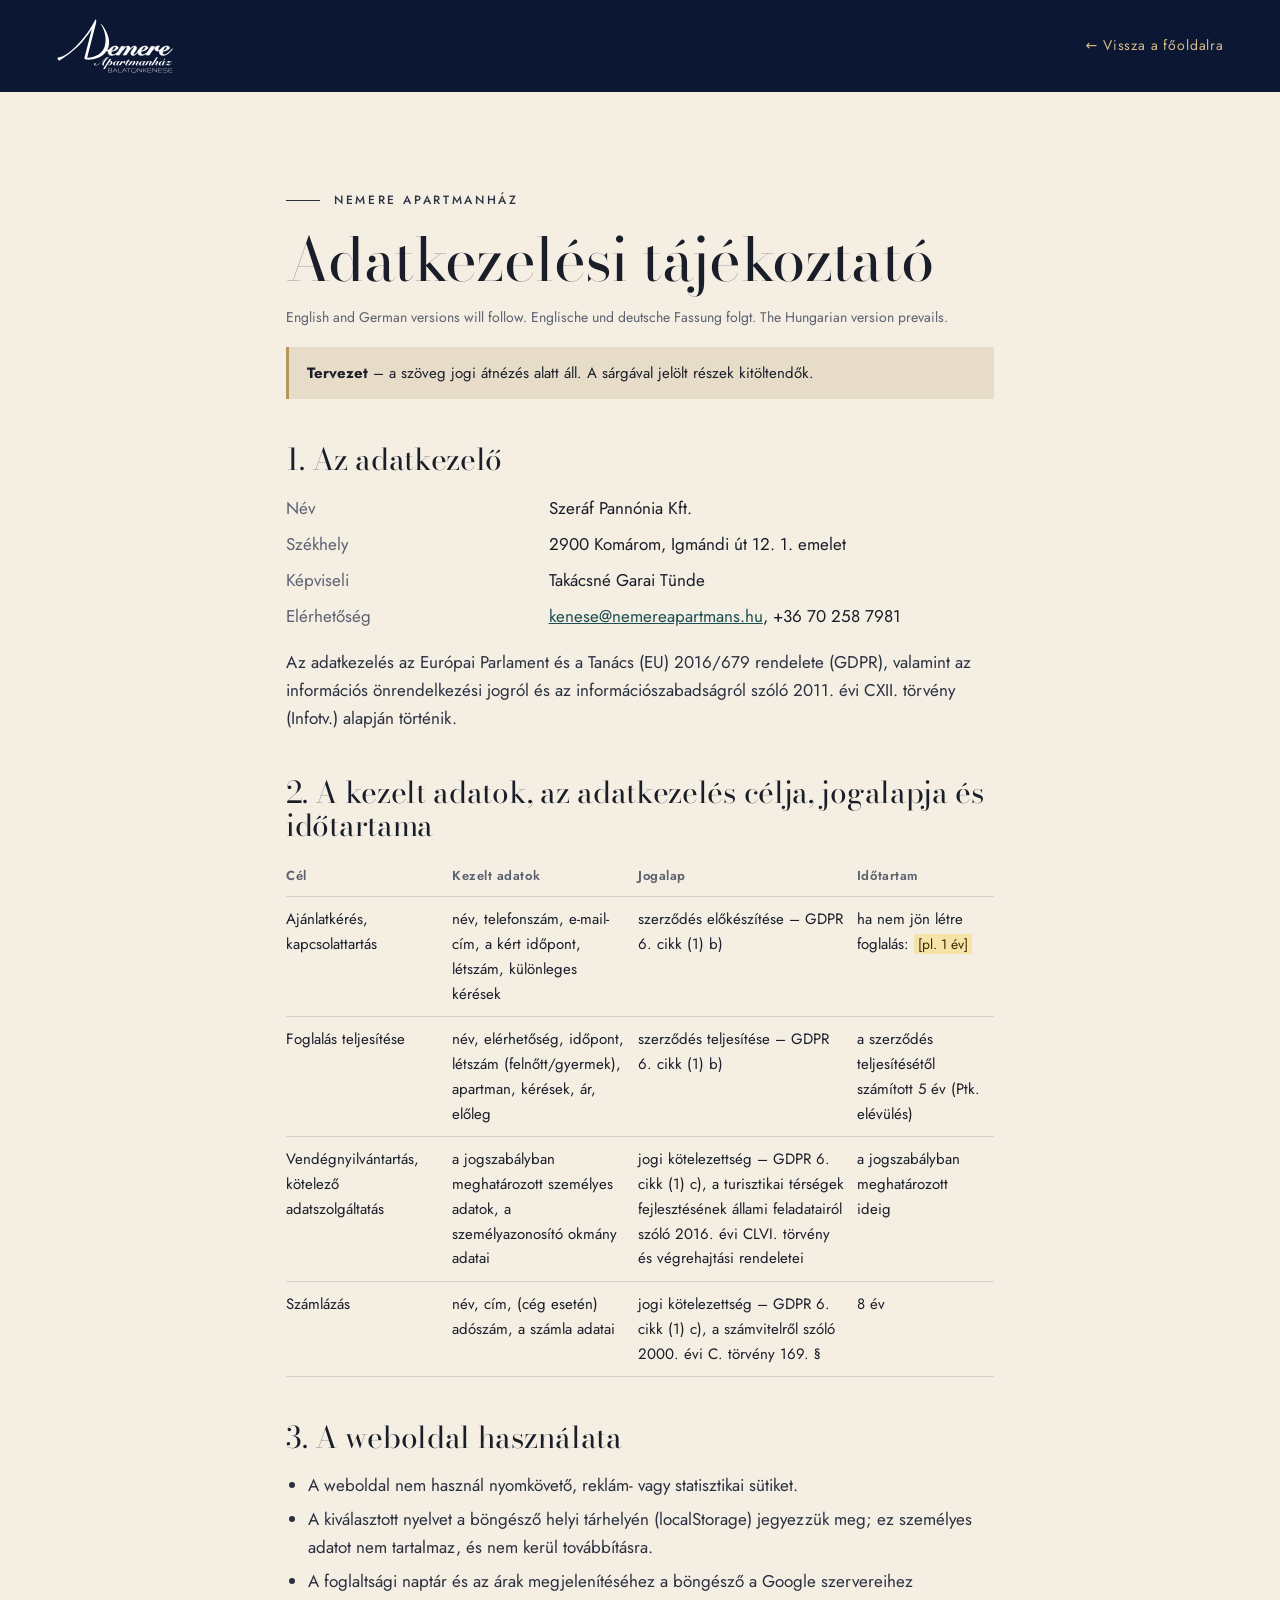
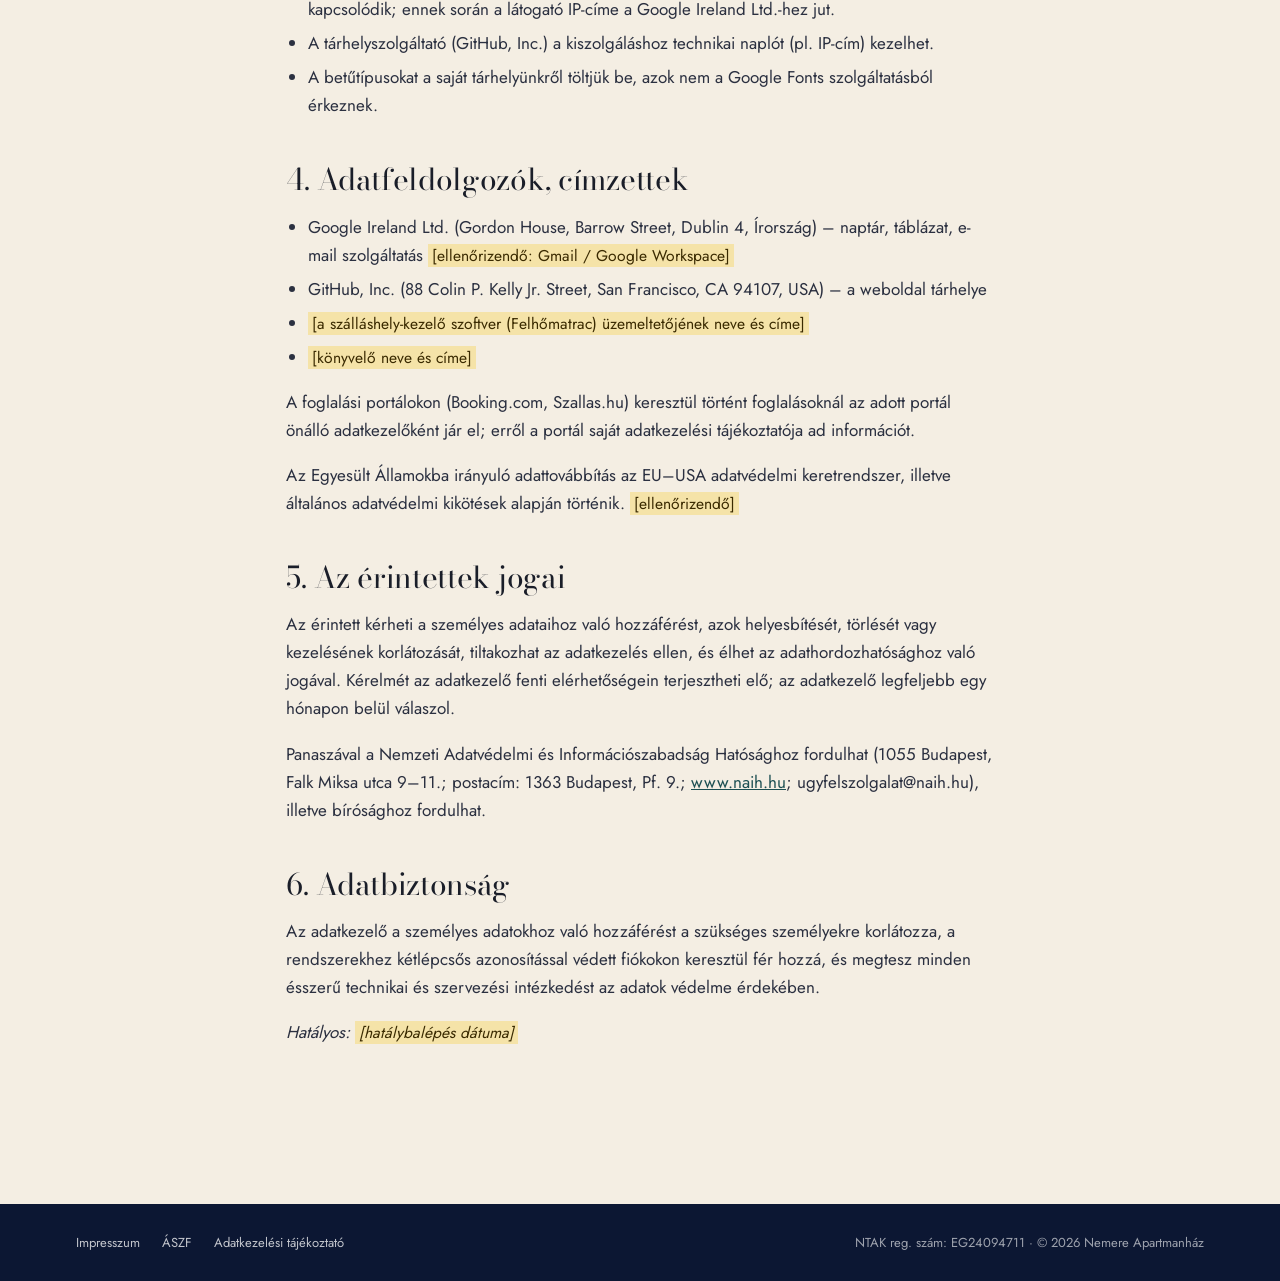
==== adatkezeles.html @ 0b2959c4 "Impresszum, ÁSZF, adatkezelési tájékoztató (tervezet), NTAK-szám, pontosított adatok - Csoportok: eg" ====
<!DOCTYPE html>
<html lang="hu">
<head>
<meta charset="utf-8">
<meta name="viewport" content="width=device-width, initial-scale=1">
<title>Adatkezelési tájékoztató – Nemere Apartmanház</title>
<meta name="robots" content="noindex, nofollow">
<link rel="icon" href="assets/logo/n-goldd.svg" type="image/svg+xml">
<link rel="stylesheet" href="assets/css/style.css">
</head>
<body>
<header class="legal-top">
  <a href="index.html" aria-label="Vissza a főoldalra"><img src="assets/logo/fo-white.svg" alt="Nemere Apartmanház Balatonkenese"></a>
  <a href="index.html">← Vissza a főoldalra</a>
</header>
<main class="legal">
<p class="kicker">Nemere Apartmanház</p>
<h1>Adatkezelési tájékoztató</h1>
<p class="other-lang">English and German versions will follow. Englische und deutsche Fassung folgt. The Hungarian version prevails.</p>
<div class="draft"><strong>Tervezet</strong> – a szöveg jogi átnézés alatt áll. A sárgával jelölt részek kitöltendők.</div>

<h2>1. Az adatkezelő</h2>
<dl>
  <dt>Név</dt><dd>Szeráf Pannónia Kft.</dd>
  <dt>Székhely</dt><dd>2900 Komárom, Igmándi út 12. 1. emelet</dd>
  <dt>Képviseli</dt><dd>Takácsné Garai Tünde</dd>
  <dt>Elérhetőség</dt><dd><a href="mailto:kenese@nemereapartmans.hu">kenese@nemereapartmans.hu</a>, +36 70 258 7981</dd>
</dl>
<p>Az adatkezelés az Európai Parlament és a Tanács (EU) 2016/679 rendelete (GDPR), valamint az információs önrendelkezési jogról és az információszabadságról szóló 2011. évi CXII. törvény (Infotv.) alapján történik.</p>

<h2>2. A kezelt adatok, az adatkezelés célja, jogalapja és időtartama</h2>
<table>
  <thead><tr><th>Cél</th><th>Kezelt adatok</th><th>Jogalap</th><th>Időtartam</th></tr></thead>
  <tbody>
    <tr><td>Ajánlatkérés, kapcsolattartás</td><td>név, telefonszám, e-mail-cím, a kért időpont, létszám, különleges kérések</td><td>szerződés előkészítése – GDPR 6. cikk (1) b)</td><td>ha nem jön létre foglalás: <mark class="todo">[pl. 1 év]</mark></td></tr>
    <tr><td>Foglalás teljesítése</td><td>név, elérhetőség, időpont, létszám (felnőtt/gyermek), apartman, kérések, ár, előleg</td><td>szerződés teljesítése – GDPR 6. cikk (1) b)</td><td>a szerződés teljesítésétől számított 5 év (Ptk. elévülés)</td></tr>
    <tr><td>Vendégnyilvántartás, kötelező adatszolgáltatás</td><td>a jogszabályban meghatározott személyes adatok, a személyazonosító okmány adatai</td><td>jogi kötelezettség – GDPR 6. cikk (1) c), a turisztikai térségek fejlesztésének állami feladatairól szóló 2016. évi CLVI. törvény és végrehajtási rendeletei</td><td>a jogszabályban meghatározott ideig</td></tr>
    <tr><td>Számlázás</td><td>név, cím, (cég esetén) adószám, a számla adatai</td><td>jogi kötelezettség – GDPR 6. cikk (1) c), a számvitelről szóló 2000. évi C. törvény 169. §</td><td>8 év</td></tr>
  </tbody>
</table>

<h2>3. A weboldal használata</h2>
<ul>
  <li>A weboldal nem használ nyomkövető, reklám- vagy statisztikai sütiket.</li>
  <li>A kiválasztott nyelvet a böngésző helyi tárhelyén (localStorage) jegyezzük meg; ez személyes adatot nem tartalmaz, és nem kerül továbbításra.</li>
  <li>A foglaltsági naptár és az árak megjelenítéséhez a böngésző a Google szervereihez kapcsolódik; ennek során a látogató IP-címe a Google Ireland Ltd.-hez jut.</li>
  <li>A tárhelyszolgáltató (GitHub, Inc.) a kiszolgáláshoz technikai naplót (pl. IP-cím) kezelhet.</li>
  <li>A betűtípusokat a saját tárhelyünkről töltjük be, azok nem a Google Fonts szolgáltatásból érkeznek.</li>
</ul>

<h2>4. Adatfeldolgozók, címzettek</h2>
<ul>
  <li>Google Ireland Ltd. (Gordon House, Barrow Street, Dublin 4, Írország) – naptár, táblázat, e-mail szolgáltatás <mark class="todo">[ellenőrizendő: Gmail / Google Workspace]</mark></li>
  <li>GitHub, Inc. (88 Colin P. Kelly Jr. Street, San Francisco, CA 94107, USA) – a weboldal tárhelye</li>
  <li><mark class="todo">[a szálláshely-kezelő szoftver (Felhőmatrac) üzemeltetőjének neve és címe]</mark></li>
  <li><mark class="todo">[könyvelő neve és címe]</mark></li>
</ul>
<p>A foglalási portálokon (Booking.com, Szallas.hu) keresztül történt foglalásoknál az adott portál önálló adatkezelőként jár el; erről a portál saját adatkezelési tájékoztatója ad információt.</p>
<p>Az Egyesült Államokba irányuló adattovábbítás az EU–USA adatvédelmi keretrendszer, illetve általános adatvédelmi kikötések alapján történik. <mark class="todo">[ellenőrizendő]</mark></p>

<h2>5. Az érintettek jogai</h2>
<p>Az érintett kérheti a személyes adataihoz való hozzáférést, azok helyesbítését, törlését vagy kezelésének korlátozását, tiltakozhat az adatkezelés ellen, és élhet az adathordozhatósághoz való jogával. Kérelmét az adatkezelő fenti elérhetőségein terjesztheti elő; az adatkezelő legfeljebb egy hónapon belül válaszol.</p>
<p>Panaszával a Nemzeti Adatvédelmi és Információszabadság Hatósághoz fordulhat (1055 Budapest, Falk Miksa utca 9–11.; postacím: 1363 Budapest, Pf. 9.; <a href="https://www.naih.hu" target="_blank" rel="noopener">www.naih.hu</a>; ugyfelszolgalat@naih.hu), illetve bírósághoz fordulhat.</p>

<h2>6. Adatbiztonság</h2>
<p>Az adatkezelő a személyes adatokhoz való hozzáférést a szükséges személyekre korlátozza, a rendszerekhez kétlépcsős azonosítással védett fiókokon keresztül fér hozzá, és megtesz minden ésszerű technikai és szervezési intézkedést az adatok védelme érdekében.</p>
<p><em>Hatályos: <mark class="todo">[hatálybalépés dátuma]</mark></em></p>
</main>
<footer class="foot"><div class="wrap foot-inner">
  <nav class="foot-links"><a href="impresszum.html">Impresszum</a><a href="aszf.html">ÁSZF</a><a href="adatkezeles.html">Adatkezelési tájékoztató</a></nav>
  <span>NTAK reg. szám: EG24094711 · © 2026 Nemere Apartmanház</span>
</div></footer>
</body>
</html>
---- assets/css/style.css ----
/* ==========================================================
   Nemere Apartmanház – stíluslap
   Színek: navy · arany · bézs · balatoni kékeszöld
   ========================================================== */

@font-face { font-family: 'Bodoni Moda'; font-style: normal; font-weight: 400 900; font-display: swap;
  src: url(../fonts/bodoni-moda-latin-opsz-normal.woff2) format('woff2-variations');
  unicode-range: U+0000-00FF,U+0131,U+0152-0153,U+02BB-02BC,U+02C6,U+02DA,U+02DC,U+0304,U+0308,U+0329,U+2000-206F,U+20AC,U+2122,U+2191,U+2193,U+2212,U+2215,U+FEFF,U+FFFD; }
@font-face { font-family: 'Bodoni Moda'; font-style: normal; font-weight: 400 900; font-display: swap;
  src: url(../fonts/bodoni-moda-latin-ext-opsz-normal.woff2) format('woff2-variations');
  unicode-range: U+0100-02BA,U+02BD-02C5,U+02C7-02CC,U+02CE-02D7,U+02DD-02FF,U+1D00-1DBF,U+1E00-1E9F,U+1EF2-1EFF,U+2020,U+20A0-20AB,U+20AD-20C0,U+2113,U+2C60-2C7F,U+A720-A7FF; }
@font-face { font-family: 'Bodoni Moda'; font-style: italic; font-weight: 400 900; font-display: swap;
  src: url(../fonts/bodoni-moda-latin-opsz-italic.woff2) format('woff2-variations');
  unicode-range: U+0000-00FF,U+0131,U+0152-0153,U+02BB-02BC,U+02C6,U+02DA,U+02DC,U+0304,U+0308,U+0329,U+2000-206F,U+20AC,U+2122,U+2191,U+2193,U+2212,U+2215,U+FEFF,U+FFFD; }
@font-face { font-family: 'Bodoni Moda'; font-style: italic; font-weight: 400 900; font-display: swap;
  src: url(../fonts/bodoni-moda-latin-ext-opsz-italic.woff2) format('woff2-variations');
  unicode-range: U+0100-02BA,U+02BD-02C5,U+02C7-02CC,U+02CE-02D7,U+02DD-02FF,U+1D00-1DBF,U+1E00-1E9F,U+1EF2-1EFF,U+2020,U+20A0-20AB,U+20AD-20C0,U+2113,U+2C60-2C7F,U+A720-A7FF; }
@font-face { font-family: 'Jost'; font-style: normal; font-weight: 300 700; font-display: swap;
  src: url(../fonts/jost-latin-wght-normal.woff2) format('woff2-variations');
  unicode-range: U+0000-00FF,U+0131,U+0152-0153,U+02BB-02BC,U+02C6,U+02DA,U+02DC,U+0304,U+0308,U+0329,U+2000-206F,U+20AC,U+2122,U+2191,U+2193,U+2212,U+2215,U+FEFF,U+FFFD; }
@font-face { font-family: 'Jost'; font-style: normal; font-weight: 300 700; font-display: swap;
  src: url(../fonts/jost-latin-ext-wght-normal.woff2) format('woff2-variations');
  unicode-range: U+0100-02BA,U+02BD-02C5,U+02C7-02CC,U+02CE-02D7,U+02DD-02FF,U+1D00-1DBF,U+1E00-1E9F,U+1EF2-1EFF,U+2020,U+20A0-20AB,U+20AD-20C0,U+2113,U+2C60-2C7F,U+A720-A7FF; }

:root {
  --navy: #0c1733;
  --navy-2: #15244a;
  --gold: #b8955a;
  --gold-2: #d6bd8a;
  --beige: #f4eee3;
  --sand: #e7dcc8;
  --teal: #1c4f52;
  --teal-2: #2a6a6b;
  --ink: #1a1e29;
  --muted: #5d6270;
  --line: rgba(12, 23, 51, .14);
  --serif: 'Bodoni Moda', 'Didot', 'Times New Roman', serif;
  --sans: 'Jost', 'Futura', 'Century Gothic', system-ui, sans-serif;
  --wrap: 1240px;
  --pad: clamp(20px, 5vw, 56px);
  --sec: clamp(72px, 11vw, 150px);
}

* { box-sizing: border-box; }
html { scroll-behavior: smooth; -webkit-text-size-adjust: 100%; }
body { margin: 0; font: 400 17px/1.65 var(--sans); color: var(--ink); background: var(--beige); }
img { display: block; max-width: 100%; }
a { color: inherit; }
h1, h2, h3 { font-family: var(--serif); font-weight: 400; line-height: 1.08; margin: 0; letter-spacing: -.01em; font-optical-sizing: auto; }
h1 em, h2 em { font-style: italic; color: var(--gold); }
.wrap { max-width: var(--wrap); margin: 0 auto; padding: 0 var(--pad); }

.kicker {
  font: 500 12px/1.4 var(--sans); letter-spacing: .22em; text-transform: uppercase; color: var(--gold);
  margin: 0 0 18px; display: flex; align-items: center; gap: 14px;
}
.kicker::before { content: ""; width: 34px; height: 1px; background: currentColor; }

.btn {
  display: inline-block; padding: 16px 30px; font: 500 13px/1 var(--sans); letter-spacing: .18em; text-transform: uppercase;
  text-decoration: none; border: 1px solid transparent; transition: background .25s, color .25s, border-color .25s;
}
.btn-gold { background: var(--gold); color: var(--navy); }
.btn-gold:hover { background: var(--gold-2); }
.btn-line { font: 500 15px/1.2 var(--sans); text-decoration: none; border-bottom: 1px solid currentColor; padding-bottom: 4px; }
.btn-line.light { color: var(--gold-2); }

/* ---------- Fejléc ---------- */
.top {
  position: fixed; inset: 0 0 auto; z-index: 50; display: flex; align-items: center; justify-content: space-between; gap: 20px;
  padding: 18px var(--pad); color: #fff; transition: background .35s, padding .35s, box-shadow .35s;
}
.top.solid { background: var(--navy); padding-top: 12px; padding-bottom: 12px; box-shadow: 0 1px 0 rgba(214, 189, 138, .25); }
.brand { display: block; line-height: 0; }
.brand img { height: 72px; width: auto; transition: height .35s; filter: drop-shadow(0 1px 8px rgba(12, 23, 51, .35)); }
.top.solid .brand img { height: 56px; filter: none; }
.nav { display: flex; gap: clamp(16px, 2.2vw, 34px); }
.nav a { text-decoration: none; font-size: 14px; letter-spacing: .06em; padding: 6px 0; border-bottom: 1px solid transparent; }
.nav a:hover { border-color: var(--gold-2); }
.top-right { display: flex; align-items: center; gap: 22px; }
.lang { display: flex; border: 1px solid rgba(255, 255, 255, .35); }
.lang button { background: none; border: 0; color: inherit; font: 500 11.5px/1 var(--sans); letter-spacing: .12em; padding: 8px 9px; cursor: pointer; opacity: .65; }
.lang button[aria-pressed="true"] { opacity: 1; background: var(--gold); color: var(--navy); }
.top-call { text-decoration: none; font-size: 14px; letter-spacing: .04em; color: var(--gold-2); white-space: nowrap; }
.burger { display: none; background: none; border: 0; width: 34px; height: 34px; padding: 8px 4px; cursor: pointer; }
.burger span { display: block; height: 1px; background: #fff; margin: 6px 0; transition: transform .3s; }

/* ---------- Hero ---------- */
.hero { position: relative; min-height: 100svh; display: flex; align-items: flex-end; color: #fff; overflow: hidden; background: var(--navy); }
.hero-img, .hero-img img { position: absolute; inset: 0; width: 100%; height: 100%; }
.hero-img img { object-fit: cover; object-position: 50% 62%; animation: heroIn 2.4s ease-out both; }
@keyframes heroIn { from { transform: scale(1.06); opacity: .4; } to { transform: none; opacity: 1; } }
.hero::after {
  content: ""; position: absolute; inset: 0;
  background:
    linear-gradient(90deg, rgba(12, 23, 51, .78) 0%, rgba(12, 23, 51, .45) 42%, rgba(12, 23, 51, 0) 72%),
    linear-gradient(180deg, rgba(12, 23, 51, .55) 0%, rgba(12, 23, 51, 0) 24%, rgba(12, 23, 51, 0) 55%, rgba(12, 23, 51, .9) 100%);
}
.hero-inner { position: relative; z-index: 2; width: 100%; max-width: var(--wrap); margin: 0 auto; padding: 0 var(--pad) clamp(120px, 16vh, 170px); }
.hero h1 { font-size: clamp(40px, 5.6vw, 84px); max-width: 20ch; }
.hero h1 em { color: var(--gold-2); }
.hero .lead { max-width: 540px; font-size: clamp(16px, 1.4vw, 19px); color: rgba(255, 255, 255, .86); margin: 24px 0 34px; }
.hero .kicker { color: var(--gold-2); }
.hero-actions { display: flex; flex-wrap: wrap; align-items: center; gap: 18px 30px; }
.hero-facts {
  position: absolute; z-index: 2; right: var(--pad); bottom: clamp(40px, 6vh, 60px); margin: 0; display: flex; gap: clamp(22px, 3.5vw, 54px);
}
.hero-facts div { border-left: 1px solid rgba(214, 189, 138, .55); padding-left: 14px; }
.hero-facts dt { font: 400 clamp(30px, 3.2vw, 44px)/1 var(--serif); color: #fff; }
.hero-facts dd { margin: 6px 0 0; font-size: 12px; letter-spacing: .12em; text-transform: uppercase; color: rgba(255, 255, 255, .75); max-width: 12ch; }

/* ---------- Szekciófej ---------- */
.sec-head { max-width: 760px; margin-bottom: clamp(36px, 5vw, 64px); }
.sec-head h2 { font-size: clamp(36px, 5vw, 66px); }
.sec-lead { color: var(--muted); font-size: clamp(16px, 1.3vw, 18px); max-width: 600px; margin: 20px 0 0; }
.sec-head.light h2 { color: #fff; }
.sec-head.light .sec-lead { color: rgba(255, 255, 255, .75); margin-bottom: 26px; }

/* ---------- Apartman kártyák ---------- */
.apts { padding: var(--sec) 0; }
.cards {
  max-width: calc(var(--wrap) + 2 * 0px); margin: 0 auto; padding: 0 var(--pad);
  display: grid; grid-template-columns: repeat(5, minmax(0, 1fr)); gap: clamp(14px, 1.6vw, 24px);
}
.card { position: relative; display: flex; flex-direction: column; text-align: left; background: none; border: 0; padding: 0; cursor: pointer; color: inherit; font: inherit; }
.card-photo { position: relative; aspect-ratio: 4 / 5; overflow: hidden; background: var(--sand); }
.card-photo img { width: 100%; height: 100%; object-fit: cover; transition: transform 1.1s cubic-bezier(.2, .7, .2, 1); }
.card:hover .card-photo img, .card:focus-visible .card-photo img { transform: scale(1.045); }
.card-body { padding: 18px 2px 0; }
.card h3 { font-size: clamp(22px, 1.7vw, 26px); min-height: 2.2em; display: flex; align-items: flex-end; }
.card-guests { display: block; margin-top: 6px; font-size: 13px; letter-spacing: .14em; text-transform: uppercase; color: var(--gold); }
.specs { margin: 16px 0 0; border-top: 1px solid var(--line); }
.specs div { display: flex; justify-content: space-between; gap: 10px; padding: 9px 0; border-bottom: 1px solid var(--line); font-size: 14px; }
.specs dt { color: var(--muted); }
.specs dd { margin: 0; text-align: right; font-weight: 500; }
.card-more { display: inline-block; margin-top: 16px; font-size: 13px; letter-spacing: .1em; text-transform: uppercase; border-bottom: 1px solid var(--gold); padding-bottom: 3px; }

/* ---------- Panoráma ---------- */
.pano { position: relative; background: var(--navy); }
.pano-sticky { position: sticky; top: 0; height: 100svh; overflow: hidden; }
.pano-track { position: absolute; inset: 0; will-change: transform; }
.pano-track img { height: 100svh; width: auto; max-width: none; }
.pano-cap {
  position: absolute; left: var(--pad); bottom: clamp(36px, 8vh, 80px); z-index: 2; color: #fff; max-width: 560px;
  transition: opacity .5s, transform .5s;
}
.pano-cap h2 { font-size: clamp(32px, 4.4vw, 58px); text-shadow: 0 2px 30px rgba(12, 23, 51, .5); }
.pano-cap h2 em { color: var(--gold-2); }
.pano-cap .kicker { color: var(--gold-2); }
.pano-hint { margin: 14px 0 0; font-size: 14px; letter-spacing: .08em; color: rgba(255, 255, 255, .8); }
.pano-sticky::after { content: ""; position: absolute; inset: auto 0 0; height: 45%; background: linear-gradient(transparent, rgba(12, 23, 51, .7)); pointer-events: none; }
.pano.moving .pano-cap { opacity: 0; transform: translateY(12px); }
.pano-progress { position: absolute; right: var(--pad); bottom: clamp(36px, 8vh, 80px); width: clamp(90px, 14vw, 180px); height: 1px; background: rgba(255, 255, 255, .3); z-index: 2; }
.pano-progress span { display: block; height: 100%; width: 0; background: var(--gold-2); }

/* ---------- A ház ---------- */
.house { padding: var(--sec) 0; }
.feature { display: grid; grid-template-columns: 1.25fr 1fr; gap: clamp(28px, 5vw, 80px); align-items: center; margin-bottom: clamp(70px, 9vw, 130px); }
.feature:last-child { margin-bottom: 0; }
.feature.reverse .feature-media { order: 2; }
.feature-media.duo { display: grid; grid-template-columns: 1.4fr 1fr; gap: 14px; align-items: end; }
.feature-media img { width: 100%; object-fit: cover; aspect-ratio: 3 / 4; }
.feature-media img:first-child { aspect-ratio: 4 / 5; }
.feature-media img:last-child { aspect-ratio: 1 / 1; margin-bottom: 12%; }
.feature-text .num { font: italic 400 20px/1 var(--serif); color: var(--gold); display: block; margin-bottom: 18px; }
.feature-text h3 { font-size: clamp(30px, 3.3vw, 46px); margin-bottom: 18px; }
.feature-text p { color: var(--muted); max-width: 440px; margin: 0; }
.feature-teal { background: var(--teal); color: #fff; padding: clamp(28px, 4vw, 60px); margin-left: calc(-1 * var(--pad) / 2); margin-right: calc(-1 * var(--pad) / 2); }
.feature-teal .feature-text p { color: rgba(255, 255, 255, .8); }
.feature-teal .num { color: var(--gold-2); }

/* ---------- Csoportoknak ---------- */
.groups { padding: var(--sec) 0; background: var(--sand); }
.groups-grid { display: grid; grid-template-columns: 1fr 1fr; gap: clamp(30px, 6vw, 96px); align-items: center; }
.groups-media { position: relative; display: grid; grid-template-columns: 1fr 1fr; gap: 14px; align-items: start; }
.groups-media img { width: 100%; aspect-ratio: 3 / 4; object-fit: cover; }
.groups-media img:last-child { margin-top: 22%; }
.groups-text h2 { font-size: clamp(34px, 4.4vw, 58px); margin-bottom: 22px; }
.groups-text > p { color: var(--muted); max-width: 520px; }
.groups-facts { display: flex; gap: clamp(24px, 4vw, 54px); margin: 30px 0 8px; }
.groups-facts div { border-left: 1px solid var(--gold); padding-left: 14px; }
.groups-facts dt { font: 400 clamp(26px, 2.6vw, 36px)/1.1 var(--serif); }
.groups-facts dd { margin: 4px 0 0; font-size: 12px; letter-spacing: .14em; text-transform: uppercase; color: var(--muted); }
.groups-list { list-style: none; padding: 0; margin: 26px 0 32px; border-top: 1px solid rgba(12, 23, 51, .18); }
.groups-list li { padding: 11px 0 11px 28px; border-bottom: 1px solid rgba(12, 23, 51, .18); position: relative; font-size: 15.5px; }
.groups-list li::before { content: ""; position: absolute; left: 0; top: 50%; width: 14px; height: 1px; background: var(--gold); }
.groups-actions { display: flex; flex-wrap: wrap; align-items: center; gap: 18px 30px; }

/* ---------- Vélemények ---------- */
.reviews { padding: var(--sec) 0; background: var(--beige); text-align: center; overflow: hidden; }
.reviews .kicker { justify-content: center; }
.reviews .kicker::after { content: ""; width: 34px; height: 1px; background: currentColor; }
.rev-stage { position: relative; max-width: 900px; margin: 10px auto 0; min-height: 260px; touch-action: pan-y; }
.rev-item { position: absolute; inset: 0; display: flex; flex-direction: column; align-items: center; justify-content: center; opacity: 0; transform: translateX(24px); transition: opacity .7s ease, transform .7s ease; pointer-events: none; }
.rev-item.on { position: relative; opacity: 1; transform: none; pointer-events: auto; }
.rev-item.out { transform: translateX(-24px); }
.rev-mark { font: italic 400 110px/0.6 var(--serif); color: var(--gold); height: 44px; }
.rev-text { font: 400 clamp(22px, 2.6vw, 34px)/1.35 var(--serif); margin: 0 0 28px; max-width: 30ch; }
.rev-text.long { font-size: clamp(18px, 1.8vw, 24px); max-width: 46ch; }
.rev-who { font-size: 15px; font-weight: 500; letter-spacing: .04em; }
.rev-meta { margin-top: 6px; font-size: 12px; letter-spacing: .16em; text-transform: uppercase; color: var(--gold); }
.rev-controls { display: flex; align-items: center; justify-content: center; gap: 22px; margin-top: 40px; }
.rev-btn { width: 44px; height: 44px; border: 1px solid var(--line); background: none; font-size: 20px; color: var(--ink); cursor: pointer; }
.rev-btn:hover { border-color: var(--gold); }
.rev-dots { display: flex; gap: 10px; }
.rev-dots button { width: 26px; height: 2px; padding: 0; border: 0; background: var(--line); cursor: pointer; }
.rev-dots button[aria-current="true"] { background: var(--gold); }

/* ---------- Foglalás ---------- */
.book { background: var(--navy); color: #fff; padding: var(--sec) 0; }
.book-grid { display: grid; grid-template-columns: minmax(0, .8fr) minmax(0, 1.2fr); gap: clamp(30px, 5vw, 80px); align-items: start; }
.book .sec-head { position: sticky; top: 110px; margin: 0; }
#nemere-kereso { --nk-bg: var(--navy-2); --nk-acc: var(--gold-2); --nk-r: 0px; border: 1px solid rgba(214, 189, 138, .3); max-width: none; margin: 0; }

/* ---------- Környék ---------- */
.area { padding: var(--sec) 0; background: var(--sand); }
.area-grid { display: grid; grid-template-columns: 1fr 1fr; gap: clamp(30px, 6vw, 100px); align-items: start; }
.area h2 { font-size: clamp(36px, 4.6vw, 60px); margin-bottom: 24px; }
.area-grid > div > p { color: var(--muted); max-width: 500px; }
.routes { display: flex; flex-wrap: wrap; align-items: baseline; gap: 10px 22px; margin-top: 30px; font-size: 14px; }
.routes span { letter-spacing: .14em; text-transform: uppercase; font-size: 12px; color: var(--gold); width: 100%; }
.routes a { text-decoration: none; border-bottom: 1px solid var(--gold); padding-bottom: 2px; }
.area-list { list-style: none; margin: 0; padding: 0; counter-reset: a; }
.area-list li { counter-increment: a; display: grid; grid-template-columns: 56px 1fr; padding: 22px 0; border-bottom: 1px solid rgba(12, 23, 51, .18); }
.area-list li::before { content: counter(a, upper-roman); font: italic 400 22px/1.3 var(--serif); color: var(--gold); grid-row: span 2; }
.area-list h3 { font-size: 24px; }
.area-list p { margin: 6px 0 0; color: var(--muted); font-size: 15px; }

/* ---------- Kapcsolat ---------- */
.contact { position: relative; padding: var(--sec) 0; color: #fff; overflow: hidden; background: var(--teal); }
.contact-bg { position: absolute; inset: 0; width: 100%; height: 100%; object-fit: cover; opacity: .28; filter: saturate(.7); }
.contact-inner { position: relative; }
.contact-mark { position: absolute; right: -4%; top: 50%; transform: translateY(-50%); width: min(46vw, 560px); opacity: .14; pointer-events: none; }
.contact h2 { font-size: clamp(38px, 5.4vw, 72px); max-width: 14ch; }
.contact h2 em { color: var(--gold-2); }
.contact .kicker { color: var(--gold-2); }
.contact .sec-lead { color: rgba(255, 255, 255, .8); }
.contact-list { display: grid; grid-template-columns: repeat(3, auto); justify-content: start; gap: 20px clamp(30px, 6vw, 90px); margin: 48px 0 0; }
.contact-list dt { font-size: 12px; letter-spacing: .18em; text-transform: uppercase; color: var(--gold-2); margin-bottom: 8px; }
.contact-list dd { margin: 0; font: 400 clamp(18px, 1.5vw, 22px)/1.3 var(--sans); letter-spacing: .02em; }
.contact-list a { text-decoration: none; }

.foot { background: var(--navy); color: rgba(255, 255, 255, .6); font-size: 13px; padding: 28px 0; }
.foot-inner { display: flex; justify-content: space-between; align-items: center; gap: 20px; flex-wrap: wrap; }
.foot-logo { height: 84px; width: auto; }
.foot-links { display: flex; flex-wrap: wrap; gap: 8px 22px; }
.foot-links a { text-decoration: none; color: rgba(255, 255, 255, .8); }
.foot-links a:hover { color: var(--gold-2); }

/* ---------- Jogi oldalak ---------- */
.legal-top { background: var(--navy); padding: 18px var(--pad); display: flex; align-items: center; justify-content: space-between; gap: 20px; }
.legal-top img { height: 56px; width: auto; }
.legal-top a { color: var(--gold-2); text-decoration: none; font-size: 14px; letter-spacing: .06em; }
.legal { max-width: 820px; margin: 0 auto; padding: clamp(40px, 7vw, 90px) var(--pad); }
.legal h1 { font-size: clamp(36px, 5vw, 56px); margin-bottom: 10px; }
.legal h2 { font-size: clamp(22px, 2.4vw, 28px); margin: 44px 0 12px; }
.legal p, .legal li { color: #333a48; }
.legal ul, .legal ol { padding-left: 22px; }
.legal dl { display: grid; grid-template-columns: minmax(150px, 34%) 1fr; gap: 8px 22px; margin: 18px 0; }
.legal dt { color: var(--muted); }
.legal dd { margin: 0; }
.legal table { width: 100%; border-collapse: collapse; font-size: 15px; margin: 18px 0; }
.legal th, .legal td { text-align: left; vertical-align: top; border-bottom: 1px solid var(--line); padding: 10px 10px 10px 0; }
.legal th { font-weight: 500; color: var(--muted); }
.legal .draft { background: var(--sand); border-left: 3px solid var(--gold); padding: 14px 18px; font-size: 15px; margin: 18px 0 30px; }
.legal mark.todo { background: #f5e3a8; padding: 0 4px; }
.legal .other-lang { font-size: 14px; color: var(--muted); }
@media (max-width: 620px) { .legal dl { grid-template-columns: 1fr; gap: 2px; } .legal dd { margin-bottom: 10px; } .legal table, .legal tbody, .legal tr, .legal td, .legal th { display: block; } .legal thead { display: none; } .legal td { border: 0; padding: 2px 0; } .legal tr { border-bottom: 1px solid var(--line); padding: 10px 0; } }

/* ---------- Apartman dialógus ---------- */
.apt-dlg { width: min(1120px, 94vw); max-height: 92svh; padding: 0; border: 0; background: var(--beige); color: var(--ink); display: none; }
.apt-dlg[open] { display: grid; grid-template-columns: 1.35fr 1fr; overflow: hidden; height: min(92svh, 780px); }
.apt-dlg::backdrop { background: rgba(8, 15, 34, .78); }
.dlg-gallery { display: flex; overflow-x: auto; scroll-snap-type: x mandatory; background: var(--navy); scrollbar-width: thin; }
.dlg-gallery { height: 100%; }
.dlg-gallery img { flex: 0 0 100%; width: 100%; height: 100%; object-fit: cover; scroll-snap-align: start; }
.dlg-body { padding: clamp(26px, 3.4vw, 50px); overflow-y: auto; max-height: 100%; }
.dlg-body h2 { font-size: clamp(32px, 3.4vw, 46px); margin-bottom: 18px; }
.dlg-body > p { color: var(--muted); }
.dlg-specs { margin: 26px 0 30px; border-top: 1px solid var(--line); }
.dlg-specs div { display: grid; grid-template-columns: 120px 1fr; gap: 14px; padding: 11px 0; border-bottom: 1px solid var(--line); font-size: 15px; }
.dlg-specs dt { color: var(--muted); }
.dlg-specs dd { margin: 0; }
.dlg-close { position: absolute; top: 10px; right: 14px; z-index: 3; background: none; border: 0; font: 300 38px/1 var(--sans); color: var(--ink); cursor: pointer; }
.dlg-nav { position: absolute; z-index: 2; top: 50%; transform: translateY(-50%); width: 46px; height: 46px; border: 1px solid rgba(255,255,255,.6); background: rgba(12,23,51,.35); color: #fff; font-size: 20px; cursor: pointer; }
.dlg-count { position: absolute; z-index: 2; left: 16px; bottom: 14px; color: #fff; font-size: 13px; letter-spacing: .12em; text-shadow: 0 1px 8px rgba(0,0,0,.5); }
.dlg-media { position: relative; min-width: 0; height: 100%; }

/* ---------- Mozgás csökkentése ---------- */
@media (prefers-reduced-motion: reduce) {
  html { scroll-behavior: auto; }
  .hero-img img { animation: none; }
}

/* ---------- Reszponzív ---------- */
@media (max-width: 1180px) {
  .cards { grid-template-columns: repeat(3, minmax(0, 1fr)); row-gap: 48px; }
  .nav { gap: 18px; }
  .top-call { display: none; }
}
@media (max-width: 900px) {
  .burger { display: block; }
  .nav {
    position: fixed; inset: 0; background: var(--navy); flex-direction: column; justify-content: center; align-items: center; gap: 22px;
    opacity: 0; pointer-events: none; transition: opacity .3s; z-index: -1;
  }
  .nav a { font: 400 34px/1.1 var(--serif); }
  .nav.open { opacity: 1; pointer-events: auto; }
  .burger[aria-expanded="true"] span:first-child { transform: translateY(3.5px) rotate(45deg); }
  .burger[aria-expanded="true"] span:last-child { transform: translateY(-3.5px) rotate(-45deg); }
  .hero-facts { left: var(--pad); right: auto; }
  .hero { align-items: stretch; }
  .hero-inner { padding-top: 118px; padding-bottom: 200px; display: flex; flex-direction: column; justify-content: flex-end; min-height: 100svh; }
  .cards {
    display: flex; overflow-x: auto; scroll-snap-type: x mandatory; gap: 16px; padding-bottom: 8px;
    scroll-padding-left: var(--pad); scrollbar-width: none;
  }
  .cards::-webkit-scrollbar { display: none; }
  .card { flex: 0 0 78%; scroll-snap-align: start; }
  .feature, .feature.reverse { grid-template-columns: 1fr; }
  .feature.reverse .feature-media { order: 0; }
  .feature-teal { margin-left: calc(-1 * var(--pad)); margin-right: calc(-1 * var(--pad)); }
  .book-grid, .area-grid { grid-template-columns: 1fr; }
  .groups-grid { grid-template-columns: 1fr; }
  .rev-stage { min-height: 320px; }
  .book .sec-head { position: static; }
  .contact-list { grid-template-columns: 1fr; }
  .card h3 { min-height: 0; }
  .hero::after { background: linear-gradient(180deg, rgba(12, 23, 51, .6) 0%, rgba(12, 23, 51, .45) 40%, rgba(12, 23, 51, .92) 100%); }
  .apt-dlg[open] { grid-template-columns: 1fr; overflow-y: auto; height: auto; max-height: 94svh; }
  .dlg-media, .dlg-gallery { height: 58svh; }
  .dlg-body { max-height: none; overflow: visible; }
  .dlg-close { color: #fff; text-shadow: 0 1px 10px rgba(0,0,0,.6); }
}
@media (max-width: 520px) {
  body { font-size: 16px; }
  .brand img { height: 54px; }
  .top.solid .brand img { height: 46px; }
  .hero-inner { padding-top: 104px; padding-bottom: 180px; }
  .hero h1 { font-size: clamp(34px, 9.6vw, 44px); }
  .hero .lead { margin: 18px 0 26px; }
  .hero .kicker { font-size: 10.5px; letter-spacing: .18em; }
  .top-right { gap: 12px; }
  .lang button { padding: 7px 7px; }
  .card { flex-basis: 84%; }
  .hero-facts { gap: 18px; }
  .hero-facts dd { font-size: 10.5px; }
}

/* ---------- Jogi oldalak ---------- */
.legal-page { background: var(--beige); }
.legal-page .top { position: sticky; }
.legal-back { color: var(--gold-2); text-decoration: none; font-size: 14px; letter-spacing: .06em; }
.legal { max-width: 820px; margin: 0 auto; padding: clamp(50px, 8vw, 100px) var(--pad) var(--sec); }
.legal h1 { font-size: clamp(38px, 5vw, 60px); margin-bottom: 14px; }
.legal .updated { color: var(--muted); font-size: 14px; margin: 0 0 40px; }
.legal h2 { font-size: clamp(24px, 2.4vw, 30px); margin: 44px 0 14px; }
.legal h3 { font: 600 16px/1.4 var(--sans); margin: 24px 0 8px; }
.legal p, .legal li { color: #2b3040; }
.legal ul, .legal ol { padding-left: 22px; }
.legal li { margin: 6px 0; }
.legal a { color: var(--teal); }
.legal dl.facts { display: grid; grid-template-columns: minmax(150px, 220px) 1fr; border-top: 1px solid var(--line); margin: 0; }
.legal dl.facts dt, .legal dl.facts dd { padding: 10px 0; border-bottom: 1px solid var(--line); margin: 0; }
.legal dl.facts dt { color: var(--muted); padding-right: 16px; }
.legal table { width: 100%; border-collapse: collapse; font-size: 15px; margin: 14px 0; }
.legal th, .legal td { text-align: left; vertical-align: top; padding: 10px 12px 10px 0; border-bottom: 1px solid var(--line); }
.legal th { font-weight: 600; color: var(--muted); font-size: 13px; letter-spacing: .04em; }
mark.todo { background: #ffe58a; color: #3a2a00; padding: 1px 4px; font-size: .92em; }
.draft-note { background: #fff6d6; border-left: 3px solid var(--gold); padding: 14px 18px; font-size: 14.5px; margin: 0 0 36px; }
.foot-links { display: flex; flex-wrap: wrap; gap: 8px 22px; }
.foot-links a { text-decoration: none; color: rgba(255, 255, 255, .75); }
.foot-links a:hover { color: var(--gold-2); }
.foot-ntak { color: rgba(255, 255, 255, .5); }
@media (max-width: 600px) { .legal dl.facts { grid-template-columns: 1fr; } .legal dl.facts dt { border-bottom: 0; padding-bottom: 0; } }
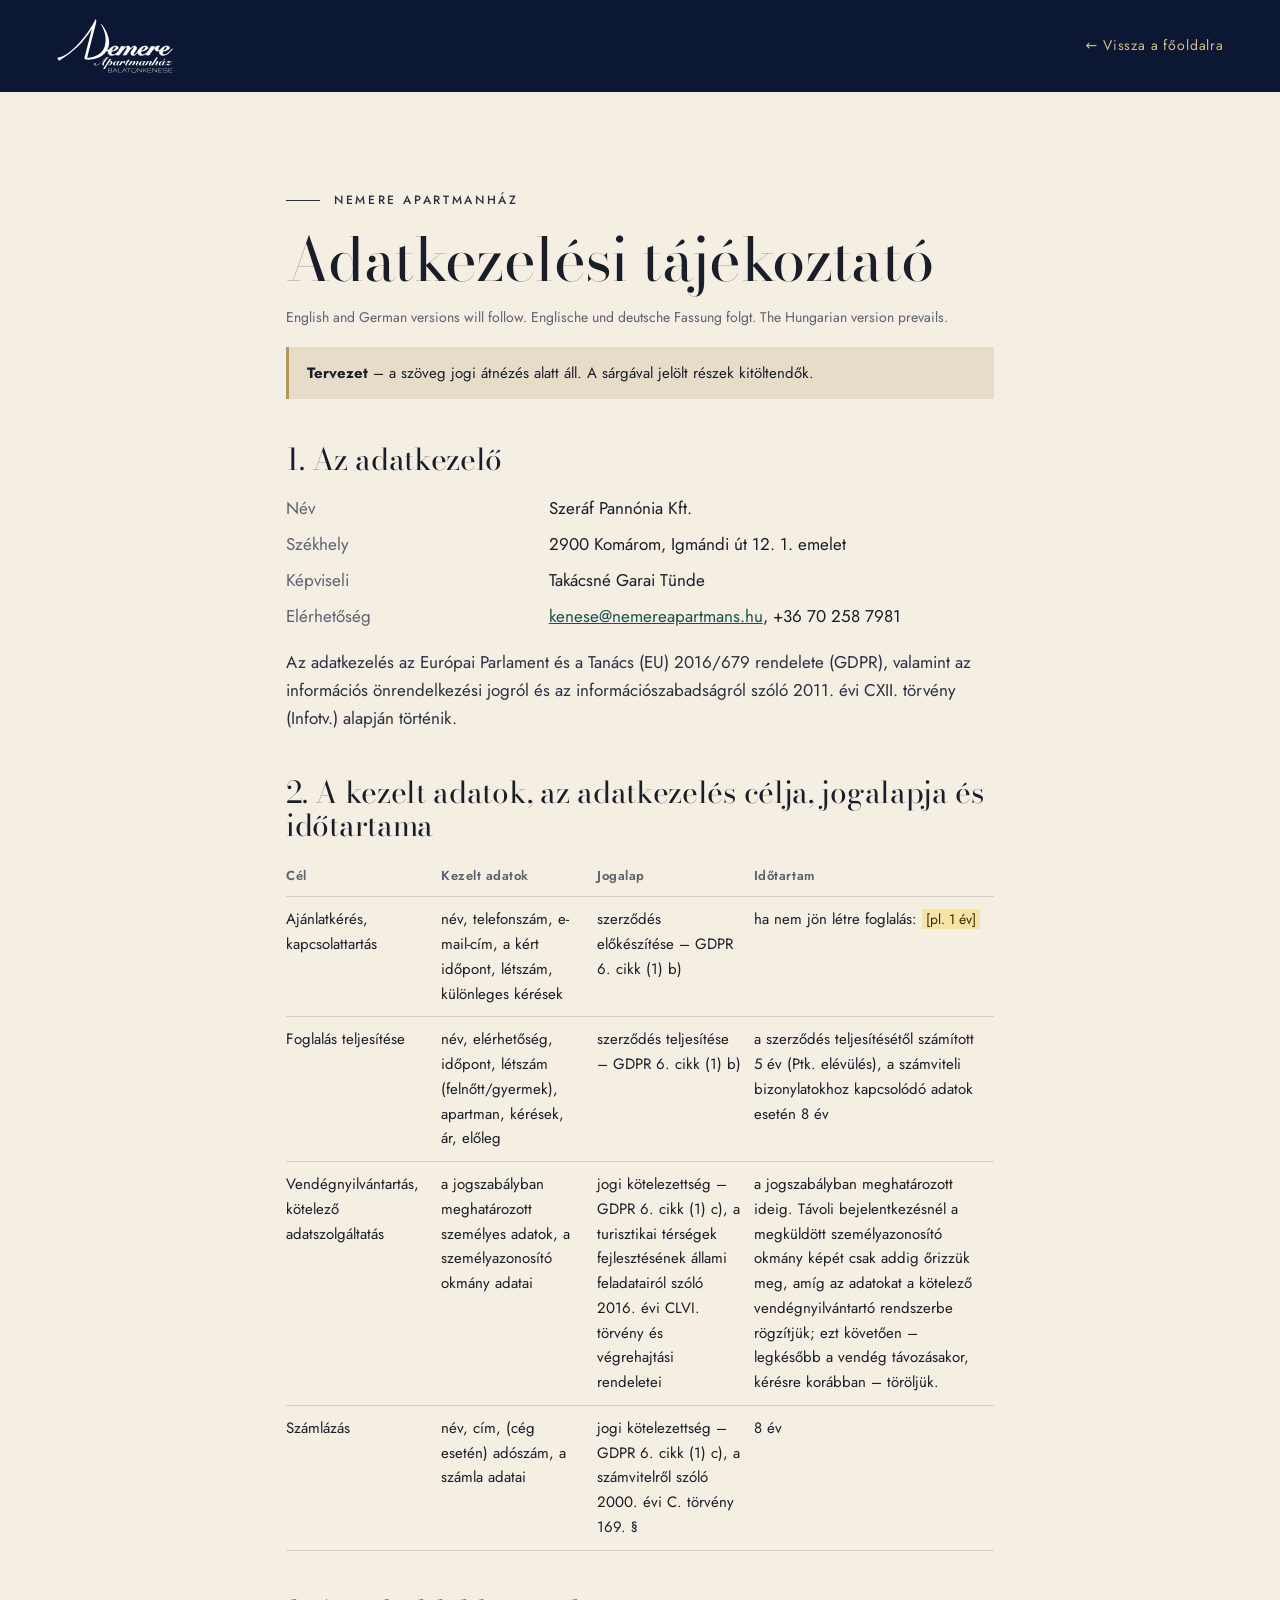
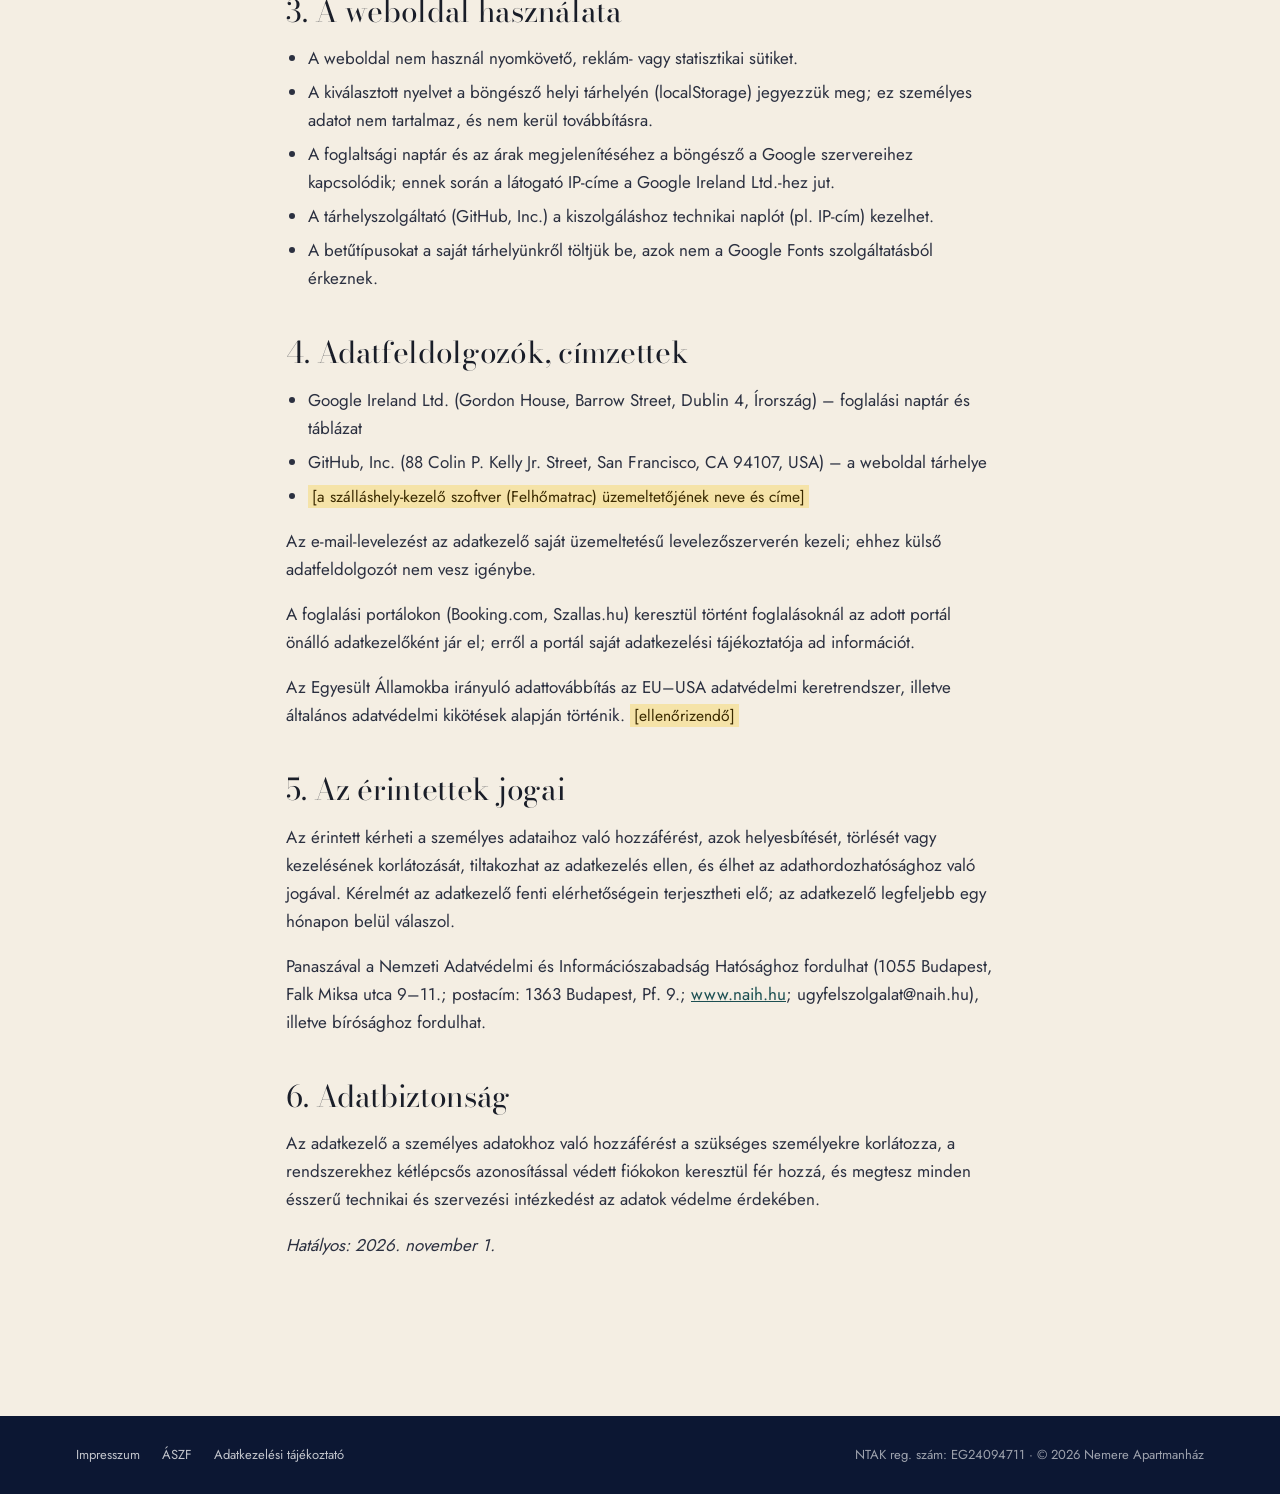
==== commit 4f7748b2: "Cégadatok, ÁSZF-feltételek, adatkezelés pontosítása; közösségi linkek Co-Authored-By: Claude Opus 5." ====
--- a/adatkezeles.html
+++ b/adatkezeles.html
@@ -33,8 +33,8 @@
   <thead><tr><th>Cél</th><th>Kezelt adatok</th><th>Jogalap</th><th>Időtartam</th></tr></thead>
   <tbody>
     <tr><td>Ajánlatkérés, kapcsolattartás</td><td>név, telefonszám, e-mail-cím, a kért időpont, létszám, különleges kérések</td><td>szerződés előkészítése – GDPR 6. cikk (1) b)</td><td>ha nem jön létre foglalás: <mark class="todo">[pl. 1 év]</mark></td></tr>
-    <tr><td>Foglalás teljesítése</td><td>név, elérhetőség, időpont, létszám (felnőtt/gyermek), apartman, kérések, ár, előleg</td><td>szerződés teljesítése – GDPR 6. cikk (1) b)</td><td>a szerződés teljesítésétől számított 5 év (Ptk. elévülés)</td></tr>
-    <tr><td>Vendégnyilvántartás, kötelező adatszolgáltatás</td><td>a jogszabályban meghatározott személyes adatok, a személyazonosító okmány adatai</td><td>jogi kötelezettség – GDPR 6. cikk (1) c), a turisztikai térségek fejlesztésének állami feladatairól szóló 2016. évi CLVI. törvény és végrehajtási rendeletei</td><td>a jogszabályban meghatározott ideig</td></tr>
+    <tr><td>Foglalás teljesítése</td><td>név, elérhetőség, időpont, létszám (felnőtt/gyermek), apartman, kérések, ár, előleg</td><td>szerződés teljesítése – GDPR 6. cikk (1) b)</td><td>a szerződés teljesítésétől számított 5 év (Ptk. elévülés), a számviteli bizonylatokhoz kapcsolódó adatok esetén 8 év</td></tr>
+    <tr><td>Vendégnyilvántartás, kötelező adatszolgáltatás</td><td>a jogszabályban meghatározott személyes adatok, a személyazonosító okmány adatai</td><td>jogi kötelezettség – GDPR 6. cikk (1) c), a turisztikai térségek fejlesztésének állami feladatairól szóló 2016. évi CLVI. törvény és végrehajtási rendeletei</td><td>a jogszabályban meghatározott ideig. Távoli bejelentkezésnél a megküldött személyazonosító okmány képét csak addig őrizzük meg, amíg az adatokat a kötelező vendégnyilvántartó rendszerbe rögzítjük; ezt követően – legkésőbb a vendég távozásakor, kérésre korábban – töröljük.</td></tr>
     <tr><td>Számlázás</td><td>név, cím, (cég esetén) adószám, a számla adatai</td><td>jogi kötelezettség – GDPR 6. cikk (1) c), a számvitelről szóló 2000. évi C. törvény 169. §</td><td>8 év</td></tr>
   </tbody>
 </table>
@@ -50,11 +50,11 @@
 
 <h2>4. Adatfeldolgozók, címzettek</h2>
 <ul>
-  <li>Google Ireland Ltd. (Gordon House, Barrow Street, Dublin 4, Írország) – naptár, táblázat, e-mail szolgáltatás <mark class="todo">[ellenőrizendő: Gmail / Google Workspace]</mark></li>
+  <li>Google Ireland Ltd. (Gordon House, Barrow Street, Dublin 4, Írország) – foglalási naptár és táblázat</li>
   <li>GitHub, Inc. (88 Colin P. Kelly Jr. Street, San Francisco, CA 94107, USA) – a weboldal tárhelye</li>
   <li><mark class="todo">[a szálláshely-kezelő szoftver (Felhőmatrac) üzemeltetőjének neve és címe]</mark></li>
-  <li><mark class="todo">[könyvelő neve és címe]</mark></li>
 </ul>
+<p>Az e-mail-levelezést az adatkezelő saját üzemeltetésű levelezőszerverén kezeli; ehhez külső adatfeldolgozót nem vesz igénybe.</p>
 <p>A foglalási portálokon (Booking.com, Szallas.hu) keresztül történt foglalásoknál az adott portál önálló adatkezelőként jár el; erről a portál saját adatkezelési tájékoztatója ad információt.</p>
 <p>Az Egyesült Államokba irányuló adattovábbítás az EU–USA adatvédelmi keretrendszer, illetve általános adatvédelmi kikötések alapján történik. <mark class="todo">[ellenőrizendő]</mark></p>
 
@@ -64,7 +64,7 @@
 
 <h2>6. Adatbiztonság</h2>
 <p>Az adatkezelő a személyes adatokhoz való hozzáférést a szükséges személyekre korlátozza, a rendszerekhez kétlépcsős azonosítással védett fiókokon keresztül fér hozzá, és megtesz minden ésszerű technikai és szervezési intézkedést az adatok védelme érdekében.</p>
-<p><em>Hatályos: <mark class="todo">[hatálybalépés dátuma]</mark></em></p>
+<p><em>Hatályos: 2026. november 1.</em></p>
 </main>
 <footer class="foot"><div class="wrap foot-inner">
   <nav class="foot-links"><a href="impresszum.html">Impresszum</a><a href="aszf.html">ÁSZF</a><a href="adatkezeles.html">Adatkezelési tájékoztató</a></nav>
--- a/assets/css/style.css
+++ b/assets/css/style.css
@@ -373,3 +373,9 @@
 .foot-links a:hover { color: var(--gold-2); }
 .foot-ntak { color: rgba(255, 255, 255, .5); }
 @media (max-width: 600px) { .legal dl.facts { grid-template-columns: 1fr; } .legal dl.facts dt { border-bottom: 0; padding-bottom: 0; } }
+
+/* közösségi linkek */
+.social { display: flex; flex-wrap: wrap; gap: 10px; margin: 26px 0 0; }
+.social a { display: inline-block; padding: 9px 18px; border: 1px solid rgba(201, 168, 106, .55); border-radius: 999px; color: #fff; text-decoration: none; font-size: 14px; letter-spacing: .04em; transition: background .2s, color .2s; }
+.social a:hover, .social a:focus-visible { background: var(--gold); border-color: var(--gold); color: var(--navy); }
+.legal .social a { color: var(--navy); border-color: var(--gold); }
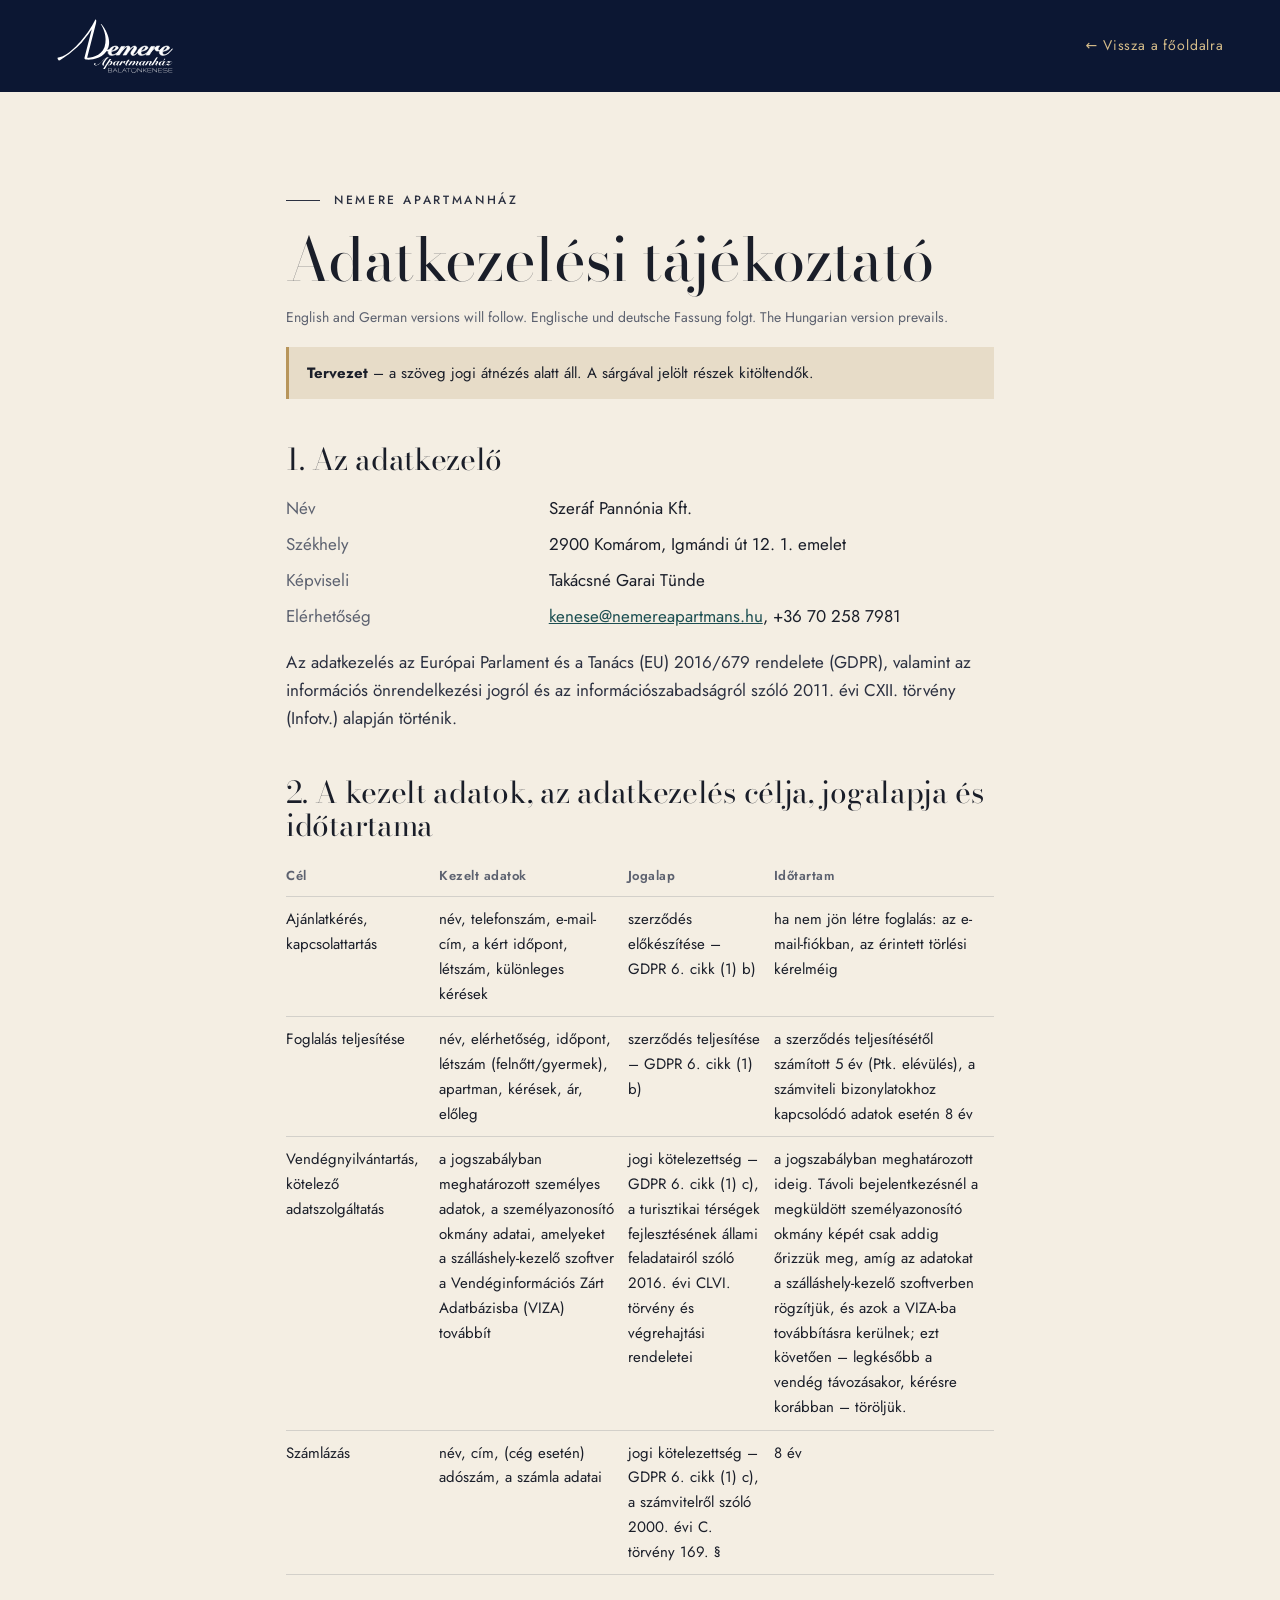
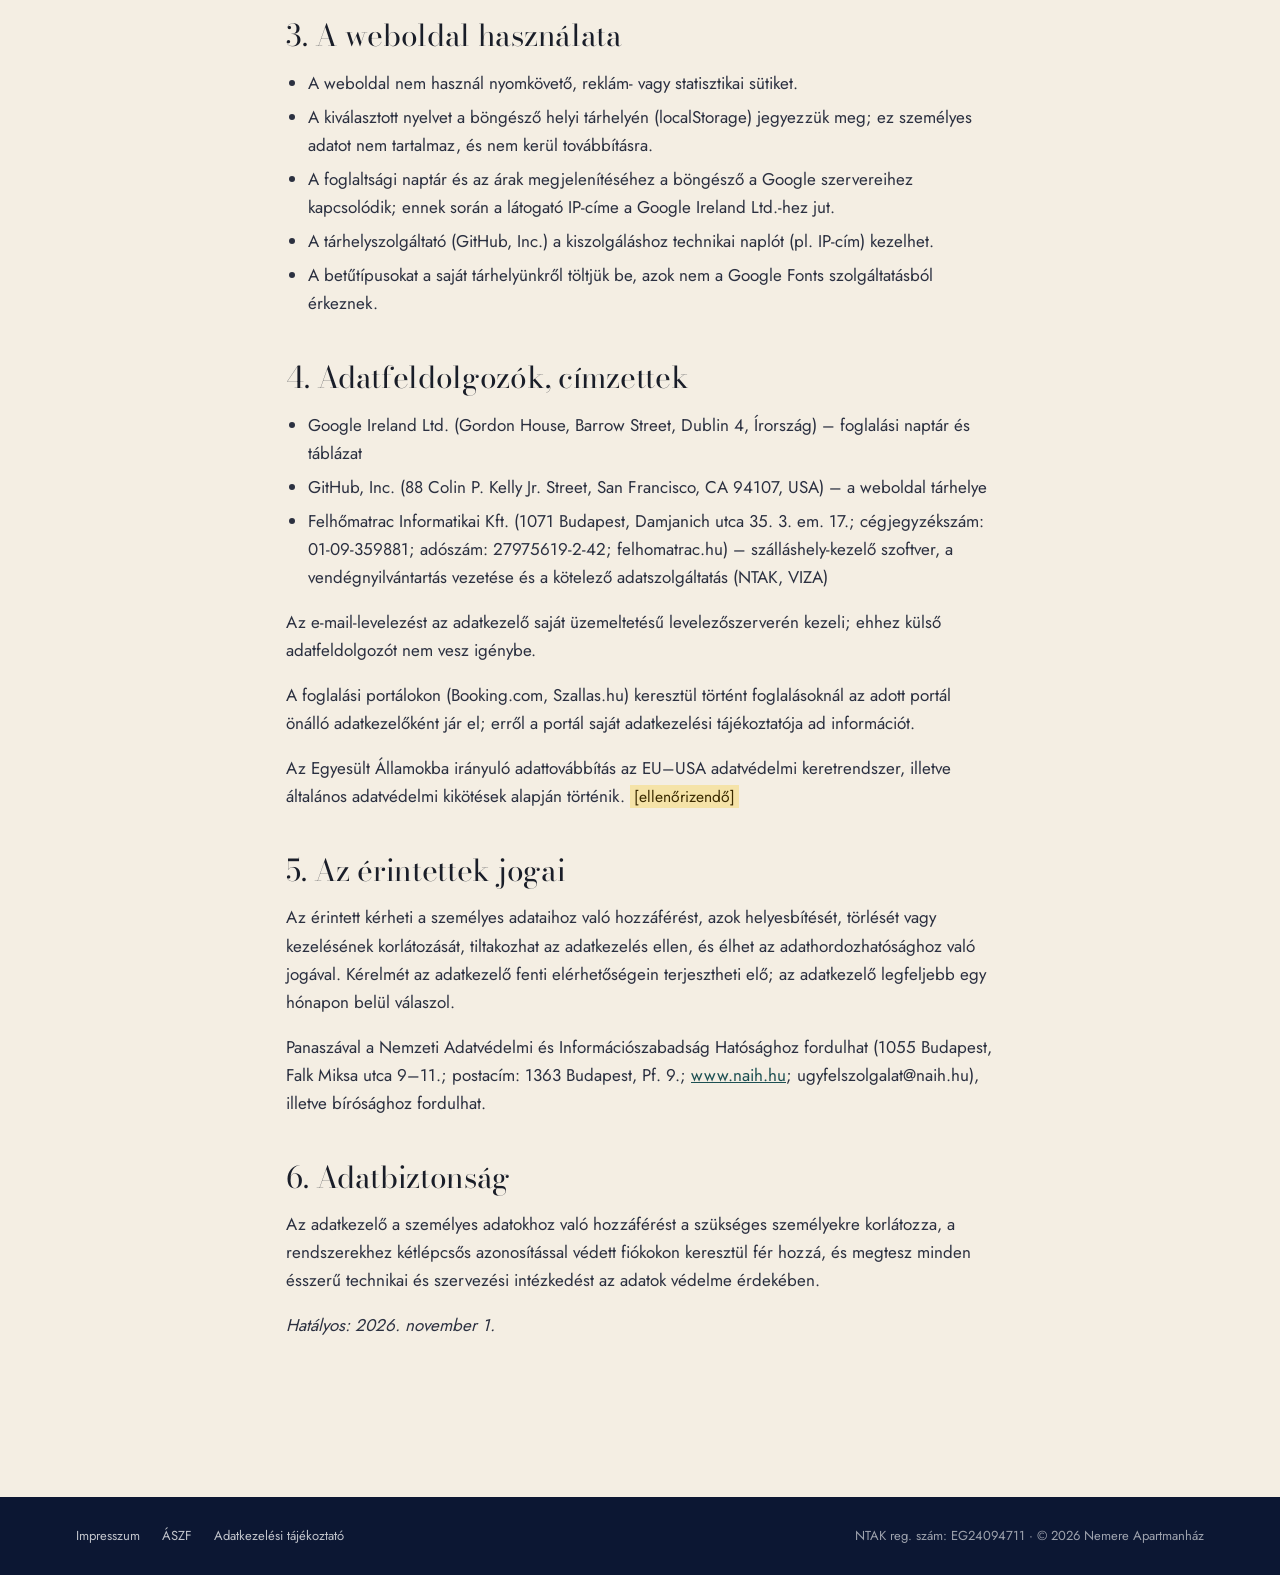
==== commit 1682ba22: "Jogi oldalak: ÁFA, értéktárgyak, VIZA, Felhőmatrac adatfeldolgozó, ajánlatkérések megőrzése Co-Autho" ====
--- a/adatkezeles.html
+++ b/adatkezeles.html
@@ -32,9 +32,9 @@
 <table>
   <thead><tr><th>Cél</th><th>Kezelt adatok</th><th>Jogalap</th><th>Időtartam</th></tr></thead>
   <tbody>
-    <tr><td>Ajánlatkérés, kapcsolattartás</td><td>név, telefonszám, e-mail-cím, a kért időpont, létszám, különleges kérések</td><td>szerződés előkészítése – GDPR 6. cikk (1) b)</td><td>ha nem jön létre foglalás: <mark class="todo">[pl. 1 év]</mark></td></tr>
+    <tr><td>Ajánlatkérés, kapcsolattartás</td><td>név, telefonszám, e-mail-cím, a kért időpont, létszám, különleges kérések</td><td>szerződés előkészítése – GDPR 6. cikk (1) b)</td><td>ha nem jön létre foglalás: az e-mail-fiókban, az érintett törlési kérelméig</td></tr>
     <tr><td>Foglalás teljesítése</td><td>név, elérhetőség, időpont, létszám (felnőtt/gyermek), apartman, kérések, ár, előleg</td><td>szerződés teljesítése – GDPR 6. cikk (1) b)</td><td>a szerződés teljesítésétől számított 5 év (Ptk. elévülés), a számviteli bizonylatokhoz kapcsolódó adatok esetén 8 év</td></tr>
-    <tr><td>Vendégnyilvántartás, kötelező adatszolgáltatás</td><td>a jogszabályban meghatározott személyes adatok, a személyazonosító okmány adatai</td><td>jogi kötelezettség – GDPR 6. cikk (1) c), a turisztikai térségek fejlesztésének állami feladatairól szóló 2016. évi CLVI. törvény és végrehajtási rendeletei</td><td>a jogszabályban meghatározott ideig. Távoli bejelentkezésnél a megküldött személyazonosító okmány képét csak addig őrizzük meg, amíg az adatokat a kötelező vendégnyilvántartó rendszerbe rögzítjük; ezt követően – legkésőbb a vendég távozásakor, kérésre korábban – töröljük.</td></tr>
+    <tr><td>Vendégnyilvántartás, kötelező adatszolgáltatás</td><td>a jogszabályban meghatározott személyes adatok, a személyazonosító okmány adatai, amelyeket a szálláshely-kezelő szoftver a Vendéginformációs Zárt Adatbázisba (VIZA) továbbít</td><td>jogi kötelezettség – GDPR 6. cikk (1) c), a turisztikai térségek fejlesztésének állami feladatairól szóló 2016. évi CLVI. törvény és végrehajtási rendeletei</td><td>a jogszabályban meghatározott ideig. Távoli bejelentkezésnél a megküldött személyazonosító okmány képét csak addig őrizzük meg, amíg az adatokat a szálláshely-kezelő szoftverben rögzítjük, és azok a VIZA-ba továbbításra kerülnek; ezt követően – legkésőbb a vendég távozásakor, kérésre korábban – töröljük.</td></tr>
     <tr><td>Számlázás</td><td>név, cím, (cég esetén) adószám, a számla adatai</td><td>jogi kötelezettség – GDPR 6. cikk (1) c), a számvitelről szóló 2000. évi C. törvény 169. §</td><td>8 év</td></tr>
   </tbody>
 </table>
@@ -52,7 +52,7 @@
 <ul>
   <li>Google Ireland Ltd. (Gordon House, Barrow Street, Dublin 4, Írország) – foglalási naptár és táblázat</li>
   <li>GitHub, Inc. (88 Colin P. Kelly Jr. Street, San Francisco, CA 94107, USA) – a weboldal tárhelye</li>
-  <li><mark class="todo">[a szálláshely-kezelő szoftver (Felhőmatrac) üzemeltetőjének neve és címe]</mark></li>
+  <li>Felhőmatrac Informatikai Kft. (1071 Budapest, Damjanich utca 35. 3. em. 17.; cégjegyzékszám: 01-09-359881; adószám: 27975619-2-42; felhomatrac.hu) – szálláshely-kezelő szoftver, a vendégnyilvántartás vezetése és a kötelező adatszolgáltatás (NTAK, VIZA)</li>
 </ul>
 <p>Az e-mail-levelezést az adatkezelő saját üzemeltetésű levelezőszerverén kezeli; ehhez külső adatfeldolgozót nem vesz igénybe.</p>
 <p>A foglalási portálokon (Booking.com, Szallas.hu) keresztül történt foglalásoknál az adott portál önálló adatkezelőként jár el; erről a portál saját adatkezelési tájékoztatója ad információt.</p>
